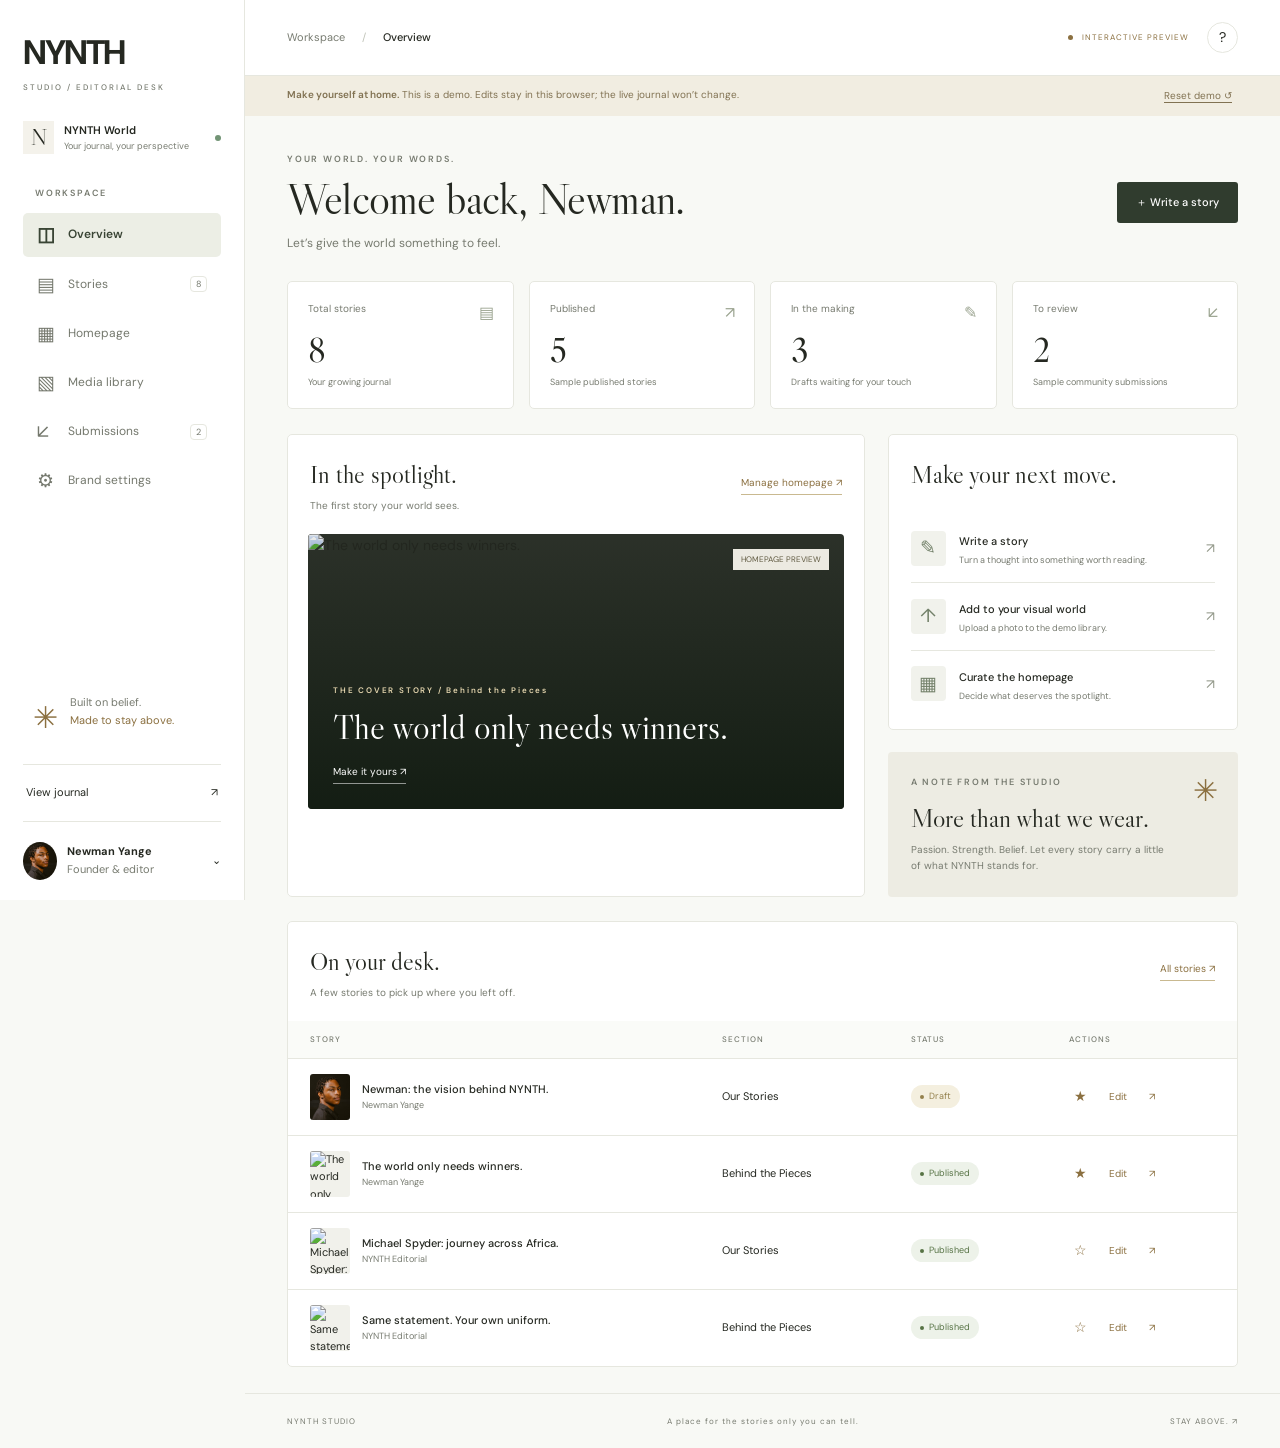
==== admin.html @ a7153009 "Add interactive NYNTH Studio admin design preview" ====
<!doctype html>
<html lang="en"><head><meta charset="utf-8"><meta name="viewport" content="width=device-width, initial-scale=1"><meta name="robots" content="noindex,nofollow"><meta name="theme-color" content="#f8f7f4"><title>NYNTH Studio — Newman's desk</title><link rel="preconnect" href="https://fonts.googleapis.com"><link rel="preconnect" href="https://fonts.gstatic.com" crossorigin><link href="https://fonts.googleapis.com/css2?family=DM+Sans:wght@400;500;600;700&family=Libre+Caslon+Display&display=swap" rel="stylesheet"><link rel="stylesheet" href="/admin.css"><link rel="stylesheet" href="/newman-portrait.css"><script src="/admin.js" defer></script></head>
<body><a class="skip" href="#content">Skip to dashboard</a>
<aside class="sidebar"><a class="wordmark" href="/admin.html">NYNTH<span>STUDIO / EDITORIAL DESK</span></a><div class="workspace"><span class="workspace-mark">N</span><div>NYNTH World<small>Your journal, your perspective</small></div><span class="online" aria-label="Demo workspace"></span></div><p class="nav-caption">WORKSPACE</p><nav aria-label="Dashboard"><button data-view="overview" class="active"><span>◫</span>Overview</button><button data-view="stories"><span>▤</span>Stories<span class="nav-count" id="story-count"></span></button><button data-view="homepage"><span>▦</span>Homepage</button><button data-view="media"><span>▧</span>Media library</button><button data-view="submissions"><span>↙</span>Submissions<span class="nav-count" id="submission-count"></span></button><button data-view="settings"><span>⚙</span>Brand settings</button></nav><div class="sidebar-bottom"><div class="little-note"><span class="spark">✳</span><p>Built on belief.<br><em>Made to stay above.</em></p></div><a class="visit" href="/" target="_blank" rel="noopener">View journal <span>↗</span></a><div class="account"><div class="account-photo newman-portrait" role="img" aria-label="Newman Yange"></div><div><strong>Newman Yange</strong><small>Founder & editor</small></div><span>⌄</span></div></div></aside>
<div class="shell"><header class="topbar"><div class="breadcrumb">Workspace <span>/</span> <strong id="page-label">Overview</strong></div><div class="top-actions"><span class="preview-pill"><i></i> INTERACTIVE PREVIEW</span><button class="icon-button" id="help" aria-label="About this preview">?</button></div></header><div class="demo-banner"><span><b>Make yourself at home.</b> This is a demo. Edits stay in this browser; the live journal won’t change.</span><button id="reset">Reset demo ↺</button></div><main id="content" tabindex="-1"></main><footer class="desk-footer"><span>NYNTH STUDIO</span><span>A place for the stories only you can tell.</span><span>STAY ABOVE. ↗</span></footer></div>
<dialog id="editor" aria-labelledby="editor-title"><div class="drawer-head"><div><span class="overline">THE EDITORIAL DESK</span><h2 id="editor-title">Edit story</h2></div><button class="icon-button" data-close="editor" aria-label="Close story editor">✕</button></div><form id="editor-form"><input type="hidden" id="story-id"><label for="story-title">Story title</label><input id="story-title" maxlength="120" required placeholder="Give your story a headline"><div class="form-row"><div><label for="story-category">Section</label><select id="story-category"><option>Our Stories</option><option>Behind the Pieces</option><option>Culture</option></select></div><div><label for="story-author">Author</label><input id="story-author" maxlength="80" required></div></div><label for="story-summary">Short introduction</label><textarea id="story-summary" rows="3" maxlength="400" placeholder="A few words to draw someone in…"></textarea><label for="story-body">The story</label><textarea id="story-body" rows="8" maxlength="12000" placeholder="Start with what matters."></textarea><label for="story-image">Cover image URL</label><input id="story-image" type="url" placeholder="https://…"><div class="cover-tools"><button type="button" class="button secondary" id="choose-cover">Upload a cover ↑</button><small>JPEG, PNG or WebP · up to 1 MB</small></div><div id="cover-preview"></div><div class="form-row"><div><label for="story-status">Status in this demo</label><select id="story-status"><option>Draft</option><option>Published</option></select></div><div class="check-field"><label><input id="story-featured" type="checkbox"> Feature on the homepage</label></div></div><p class="form-hint">Saving updates this preview only. Nothing is published to the live blog.</p><p id="editor-error" role="alert"></p><div class="drawer-actions"><button class="button secondary" type="button" data-close="editor">Cancel</button><button class="button" type="submit">Save changes ↗</button></div></form></dialog>
<dialog id="preview" aria-labelledby="preview-title"><div class="drawer-head"><span class="overline">STORY PREVIEW</span><button class="icon-button" data-close="preview" aria-label="Close preview">✕</button></div><article id="preview-body"></article></dialog>
<dialog id="notice" aria-labelledby="notice-title"><div class="drawer-head"><h2 id="notice-title">A little room to experiment.</h2><button class="icon-button" data-close="notice" aria-label="Close information">✕</button></div><div class="notice-body"><p>Try writing a story, changing an image, arranging the homepage, or reviewing a sample submission.</p><p>Everything here is a design preview. There is no login, real publishing, email delivery, or shared database. Your demo changes are saved only in this browser.</p><p>Use sample content only. Reset demo restores the starting content and removes your local uploads.</p><button class="button" data-close="notice">Let’s explore ↗</button></div></dialog>
<input type="file" id="file-input" accept="image/jpeg,image/png,image/webp" hidden><div class="toast" id="toast" role="status" aria-live="polite"></div>
</body></html>
---- admin.css ----
:root{--ink:#252821;--muted:#777b70;--gold:#8b7040;--accent:#cdb782;--line:#e6e7df;--paper:#f8f9f5;--green:#42614c;--serif:'Libre Caslon Display',Georgia,serif}*{box-sizing:border-box}body{margin:0;font:14px/1.6 'DM Sans',sans-serif;background:var(--paper);color:var(--ink)}button,input,textarea,select{font:inherit}button,a{ -webkit-tap-highlight-color:transparent}button{cursor:pointer}button,a,input,textarea,select{outline-offset:4px}button:focus-visible,a:focus-visible,input:focus-visible,textarea:focus-visible,select:focus-visible{outline:2px solid var(--gold)}a{color:inherit;text-decoration:none}button{color:inherit}h1,h2,h3,p{margin:0}h1,h2,h3{font-weight:400}h1,h2{font-family:var(--serif)}button{border:0;background:none}img{max-width:100%;display:block}small{display:block;color:var(--muted);font-size:11px}.sidebar{position:fixed;inset:0 auto 0 0;width:245px;background:#fff;border-right:1px solid var(--line);padding:36px 23px 20px;display:flex;flex-direction:column;z-index:10}.wordmark{font-weight:700;font-size:34px;letter-spacing:-2px;line-height:1}.wordmark>span{display:block;font-size:8px;font-weight:500;letter-spacing:2px;margin-top:13px;color:var(--muted)}.workspace{display:flex;align-items:center;gap:10px;padding:30px 0 24px;font-size:11px;font-weight:600}.workspace small{font-size:9px;font-weight:400}.workspace-mark{width:31px;height:33px;background:#f4f2eb;display:grid;place-items:center;font:22px var(--serif)}.online{width:6px;height:6px;border-radius:50%;background:#729475;margin-left:auto}.nav-caption,.overline{font-size:9px;font-weight:600;letter-spacing:1.8px;color:var(--muted)}.nav-caption{margin:8px 12px 13px}nav{display:grid;gap:6px}nav button{display:flex;align-items:center;gap:13px;text-align:left;padding:12px 14px;border-radius:5px;font-size:12px;color:#74786d;transition:background .2s,color .2s,transform .2s}nav button>span:first-child{font-size:19px;line-height:1;width:18px}nav button:hover{background:#f8f7f2;transform:translateX(3px)}nav button.active{background:#eceee5;color:#394434;font-weight:600}.nav-count{margin-left:auto;background:#fff;border:1px solid var(--line);border-radius:4px;padding:0 5px;font-size:9px}.sidebar-bottom{margin-top:auto}.little-note{display:flex;gap:12px;padding:22px 10px;color:var(--muted);font-size:11px}.spark{font-size:30px;color:var(--gold)}.little-note em{font-style:normal;color:var(--gold)}.visit{display:flex;justify-content:space-between;font-size:11px;border-top:1px solid var(--line);padding:19px 3px}.account{display:flex;gap:10px;align-items:center;border-top:1px solid var(--line);padding-top:20px;font-size:11px}.account>span:last-child{margin-left:auto}.account-photo{width:34px;height:38px;flex-shrink:0;border-radius:50%}.shell{margin-left:245px}.topbar{height:76px;border-bottom:1px solid var(--line);background:#fff;display:flex;align-items:center;justify-content:space-between;padding:0 42px}.breadcrumb{font-size:11px;color:var(--muted)}.breadcrumb span{margin:0 14px;color:#c1c4b9}.breadcrumb strong{font-weight:500;color:var(--ink)}.top-actions{display:flex;gap:18px;align-items:center}.preview-pill{font-size:8px;letter-spacing:1px;color:var(--gold)}.preview-pill i{display:inline-block;width:5px;height:5px;background:var(--gold);border-radius:50%;margin-right:6px}.icon-button{width:31px;height:31px;display:grid;place-items:center;border:1px solid var(--line);border-radius:50%}.demo-banner{padding:11px 42px;background:#f1ede1;display:flex;justify-content:space-between;gap:14px;font-size:10px;color:#817252}.demo-banner b{font-weight:600}.demo-banner button{white-space:nowrap;font-size:10px;text-decoration:underline;text-underline-offset:3px}main{max-width:1510px;padding:36px 42px 26px;min-height:calc(100vh - 184px)}.page-heading{display:flex;justify-content:space-between;align-items:center;gap:20px;margin-bottom:28px}.page-heading h1{font-size:44px;line-height:1.12;letter-spacing:-.8px;margin:8px 0 10px}.page-heading p{color:var(--muted);font-size:12px}.button{background:#303c2e;color:#fff;padding:12px 19px;border-radius:3px;display:inline-flex;justify-content:center;align-items:center;gap:12px;font-size:11px;font-weight:500;transition:transform .2s,background .2s,box-shadow .2s}.button:hover{background:#475742;transform:translateY(-2px);box-shadow:0 5px 15px #25322218}.button.secondary{background:#fff;color:var(--ink);border:1px solid var(--line)}.button.gold{background:#cfbb8c;color:#37301e}.text-button{font-size:10px;color:var(--gold);border-bottom:1px solid #c9b990;padding:0 0 3px;white-space:nowrap}.stats{display:grid;grid-template-columns:repeat(4,1fr);gap:15px;margin-bottom:25px}.stat{border:1px solid var(--line);background:#fff;padding:19px 20px;border-radius:5px;position:relative}.stat-label{font-size:10px;color:var(--muted)}.stat-num{font:34px/1.2 var(--serif);margin:13px 0 4px}.stat small{font-size:9px}.stat-symbol{position:absolute;right:19px;top:18px;font-size:16px;color:#9aa38f}.dashboard-grid{display:grid;grid-template-columns:minmax(0,1.65fr) minmax(250px,1fr);gap:23px}.panel{background:#fff;border:1px solid var(--line);border-radius:5px;overflow:hidden}.panel-head{padding:20px 22px;display:flex;justify-content:space-between;align-items:center;gap:15px}.panel-head h2{font-size:25px}.panel-head p{font-size:10px;color:var(--muted);margin-top:3px}.cover-card{margin:0 20px 20px;min-height:275px;border-radius:4px;position:relative;background:#2e332b;overflow:hidden;display:flex;align-items:flex-end}.cover-card>img{position:absolute;width:100%;height:100%;object-fit:cover;inset:0}.cover-card:after{content:'';position:absolute;inset:0;background:linear-gradient(0deg,#111b11e8,transparent 110%)}.cover-content{position:relative;z-index:1;color:#fff;padding:25px;max-width:90%}.cover-content h3{font:35px/1.08 var(--serif);margin:11px 0 13px}.cover-content .overline{color:#e5d6af;font-size:8px}.cover-tag{position:absolute;right:15px;top:15px;background:#fffdf4e8;color:#615b42;font-size:8px;padding:4px 8px;z-index:1}.cover-content button{font-size:10px;color:#fff;border-bottom:1px solid #fff8;padding:0 0 3px}.quick-list{padding:0 22px 12px}.quick-item{width:100%;display:flex;gap:13px;align-items:center;text-align:left;padding:14px 0;border-bottom:1px solid var(--line)}.quick-item:last-child{border-bottom:0}.quick-icon{width:35px;height:35px;background:#f1f2ec;display:grid;place-items:center;font-size:19px;color:#73816a;border-radius:4px;flex-shrink:0}.quick-item strong{font-size:11px;font-weight:500}.quick-item small{font-size:9px;margin-top:2px}.quick-item>span:last-child{margin-left:auto;color:#929889;transition:transform .2s}.quick-item:hover>span:last-child{transform:translateX(4px)}.journal-note{margin-top:22px;background:#edece3;padding:23px;border-radius:4px;position:relative}.journal-note h3{font:26px var(--serif);margin:12px 0 8px}.journal-note p{font-size:10px;color:var(--muted);max-width:260px}.journal-note .spark{position:absolute;right:20px;top:15px}.recent{margin-top:24px}.table-wrap{overflow:auto}table{border-collapse:collapse;width:100%;font-size:11px}th{text-align:left;font-size:8px;letter-spacing:1.1px;font-weight:500;color:var(--muted);background:#fafbf8;padding:12px 22px;white-space:nowrap}td{padding:15px 22px;border-top:1px solid var(--line)}.table-story{display:flex;gap:12px;align-items:center;min-width:200px}.thumb{height:46px;width:40px;object-fit:cover;background:#f1f1eb;border-radius:3px;flex-shrink:0}.thumb.newman-portrait{height:46px;width:40px}.table-story strong{display:block;font-size:11px;font-weight:500}.table-story small{font-size:9px}.badge{display:inline-flex;font-size:9px;align-items:center;gap:5px;border-radius:20px;padding:4px 9px;background:#edf2e9;color:#577345;white-space:nowrap}.badge:before{content:'';height:4px;width:4px;border-radius:50%;background:currentColor}.badge.draft{background:#f4efdf;color:#94814d}.badge.review{background:#edf0f7;color:#687591}.row-actions{display:flex;gap:12px;align-items:center}.row-actions button{font-size:10px;color:var(--gold);padding:5px}.star{font-size:14px!important}.desk-footer{display:flex;justify-content:space-between;gap:15px;padding:21px 42px;border-top:1px solid var(--line);font-size:8px;letter-spacing:1px;color:var(--muted)}.toolbar{display:flex;justify-content:space-between;gap:15px;margin-bottom:20px;flex-wrap:wrap}.search{background:#fff;border:1px solid var(--line);padding:10px 14px;border-radius:4px;width:300px;max-width:100%;font-size:11px}.tabs{display:flex;gap:6px;flex-wrap:wrap}.tabs button{font-size:10px;border:1px solid var(--line);padding:8px 14px;border-radius:4px;background:#fff}.tabs button.active{background:#303c2e;color:#fff;border-color:#303c2e}.empty{padding:45px;text-align:center;color:var(--muted);font-size:12px}.section-list{display:grid;gap:13px}.section-row{display:flex;align-items:center;gap:18px;padding:20px;background:#fff;border:1px solid var(--line);border-radius:4px}.section-number{font:27px var(--serif);color:#a7ab9f;width:32px}.section-info{flex:1}.section-info h3{font:23px var(--serif)}.section-info p{font-size:10px;color:var(--muted)}.section-controls{display:flex;gap:8px;align-items:center}.small-btn{padding:6px 10px;border:1px solid var(--line);border-radius:3px;font-size:12px;background:#fff}.small-btn:disabled{opacity:.3;cursor:default}.homepage-layout{display:grid;grid-template-columns:1.2fr 1fr;gap:24px}.mini-page{padding:25px;background:#fff;border:1px solid var(--line)}.mini-brand{font-size:13px;letter-spacing:1.2px;text-align:center;border-bottom:1px solid var(--line);padding-bottom:15px}.mini-heading{text-align:center;font:30px var(--serif);padding:23px 0}.mini-section{border-top:1px solid var(--line);padding:14px 0}.mini-section h3{font:20px var(--serif);margin-bottom:10px}.mini-cards{display:grid;grid-template-columns:repeat(3,1fr);gap:9px}.mini-cards img,.mini-cards .newman-portrait{width:100%;height:90px;object-fit:cover;background-color:#f1f0e9}.mini-cards span{font-size:8px;line-height:1.3;display:block;margin-top:6px}.media-grid{display:grid;grid-template-columns:repeat(4,1fr);gap:20px}.media-card{border:1px solid var(--line);border-radius:5px;background:#fff;overflow:hidden}.media-picture{height:220px;background:#efefea;overflow:hidden}.media-picture img{width:100%;height:100%;object-fit:cover}.media-picture.newman-portrait{background-color:#efefea}.media-meta{padding:15px}.media-meta strong{font-size:11px;font-weight:500;display:block}.media-meta small{font-size:9px;margin:4px 0 12px}.submission{display:grid;grid-template-columns:1fr auto;gap:20px;border-top:1px solid var(--line);padding:25px}.submission h3{font:26px var(--serif);margin:10px 0}.submission p{font-size:12px;color:var(--muted);max-width:600px}.submission-actions{display:flex;align-items:center;gap:10px;flex-wrap:wrap}.settings-form{max-width:680px;padding:25px}.settings-form h2{font-size:26px;margin-bottom:15px}label{display:block;font-size:11px;font-weight:500;margin:19px 0 7px}input:not([type=checkbox]),textarea,select{width:100%;border:1px solid #dfe2d7;background:#fff;border-radius:3px;color:var(--ink);padding:11px 12px;font-size:12px}textarea{resize:vertical}input[type=checkbox]{accent-color:#526547}.form-row{display:grid;grid-template-columns:1fr 1fr;gap:18px}.check-field{display:flex;align-items:center;padding-top:22px}.check-field label{font-size:11px}.form-hint{font-size:10px;color:var(--muted);margin:18px 0}.settings-form .button{margin-top:18px}.saved-label{font-size:10px;color:var(--green)}dialog{border:0;box-shadow:0 20px 80px #12220f30;padding:0;color:var(--ink);background:#fff;max-height:100dvh}dialog::backdrop{background:#20291c77;backdrop-filter:blur(4px)}dialog[open]{animation:drawer-in .35s cubic-bezier(.2,.7,.2,1)}#editor{position:fixed;margin:0 0 0 auto;inset:0;width:min(600px,100%);height:100dvh;max-width:100%}#editor-form{padding:0 30px 25px}.drawer-head{display:flex;justify-content:space-between;align-items:center;gap:20px;padding:25px 30px;border-bottom:1px solid var(--line);background:#fff}.drawer-head h2{font-size:30px;margin-top:4px}.drawer-head .icon-button{flex-shrink:0}.drawer-actions{display:flex;justify-content:flex-end;gap:12px;padding-top:20px;margin-top:20px;border-top:1px solid var(--line)}.cover-tools{display:flex;gap:12px;align-items:center;margin:13px 0}.cover-tools small{font-size:9px}#cover-preview img,#cover-preview .newman-portrait{width:100%;height:180px;object-fit:contain;background-color:#f4f4ef}#editor-error{font-size:12px;color:#a2382a}#preview{width:min(780px,95%);border-radius:5px;max-height:90dvh}#preview-body{padding:30px 50px}#preview-body h1{font-size:48px;line-height:1.1;margin:12px 0 20px}#preview-body img,#preview-body .newman-portrait{width:100%;height:auto;max-height:500px;object-fit:contain;margin:25px 0;background-color:#f5f5ef}#preview-body .newman-portrait{height:450px}#preview-body p{white-space:pre-wrap;font-size:14px;margin:20px 0;line-height:1.9}#preview-body .preview-summary{font-size:17px;color:var(--muted)}#notice{width:min(500px,92%);border-radius:5px}.notice-body{padding:25px 30px}.notice-body p{font-size:13px;color:var(--muted);margin-bottom:18px}.toast{position:fixed;bottom:25px;left:calc(50% + 100px);transform:translate(-50%,20px);opacity:0;pointer-events:none;background:#303c2e;color:#fff;padding:14px 24px;border-radius:5px;box-shadow:0 10px 30px #0002;font-size:12px;z-index:50;transition:opacity .25s,transform .25s;max-width:85vw}.toast.show{opacity:1;transform:translate(-50%,0)}.skip{position:fixed;top:-100px;z-index:60;background:#fff;padding:12px}.skip:focus{top:0}.reveal{animation:rise-in .5s both;animation-delay:calc(var(--i,0)*60ms)}@keyframes rise-in{from{opacity:0;transform:translateY(14px)}to{opacity:1;transform:translateY(0)}}@keyframes drawer-in{from{opacity:0;transform:translateX(30px)}to{opacity:1;transform:translateX(0)}}@media(min-width:1600px){main{padding-top:45px}.cover-card{min-height:340px}.media-picture{height:280px}}@media(max-width:1150px){.sidebar{width:205px;padding-left:17px;padding-right:17px}.shell{margin-left:205px}main{padding:28px 25px}.topbar,.demo-banner,.desk-footer{padding-left:25px;padding-right:25px}.dashboard-grid{grid-template-columns:1.4fr 1fr;gap:16px}.stats{gap:10px}.stat{padding:15px}.media-grid{grid-template-columns:repeat(3,1fr)}td,th{padding-left:15px;padding-right:15px}.page-heading h1{font-size:39px}}@media(max-width:850px){.sidebar{width:175px;padding:25px 12px}.shell{margin-left:175px}.workspace small{display:none}.wordmark{font-size:30px}.wordmark>span{font-size:7px;letter-spacing:1px}nav button{font-size:11px;padding:10px;gap:9px}.dashboard-grid,.homepage-layout{grid-template-columns:1fr}.dashboard-grid>div:last-child{display:grid;grid-template-columns:1fr 1fr;gap:15px}.journal-note{margin-top:0}.stats{grid-template-columns:repeat(2,1fr)}.media-grid{grid-template-columns:repeat(2,1fr)}.demo-banner{font-size:9px}.page-heading h1{font-size:35px}.desk-footer span:nth-child(2){display:none}.submission{grid-template-columns:1fr}.toast{left:50%}}@media(max-width:600px){.sidebar{position:relative;width:100%;padding:18px 18px 0;border-right:0;border-bottom:1px solid var(--line)}.wordmark{font-size:27px}.wordmark>span{display:inline-block;margin:0 0 0 14px;letter-spacing:1.4px}.workspace,.nav-caption,.sidebar-bottom{display:none}nav{display:flex;overflow-x:auto;gap:6px;padding:18px 0 13px}nav button{flex-shrink:0;padding:9px 12px;font-size:10px}nav button>span:first-child{font-size:15px;width:auto}.nav-count{display:none}.shell{margin-left:0}.topbar{height:52px;padding:0 18px}.demo-banner{padding:10px 18px;align-items:center}.preview-pill{font-size:7px}.top-actions{gap:10px}.icon-button{width:28px;height:28px}main{padding:26px 18px}.page-heading{align-items:flex-start;gap:10px}.page-heading h1{font-size:34px}.page-heading .button{padding:10px 12px;font-size:10px;white-space:nowrap;margin-top:20px}.page-heading p{font-size:11px}.stats{gap:10px}.stat-num{font-size:32px}.dashboard-grid>div:last-child{display:block}.journal-note{margin-top:15px}.cover-card{min-height:270px;margin:0 14px 14px}.cover-content h3{font-size:32px}.panel-head{padding:17px}.panel-head h2{font-size:23px}.media-grid{gap:12px}.media-picture{height:180px}.toolbar input{width:100%}.section-row{padding:15px;gap:10px}.section-info h3{font-size:20px}.section-controls{gap:4px}.small-btn{padding:5px 8px}.desk-footer{padding:20px 18px}.form-row{grid-template-columns:1fr;gap:0}.check-field{padding-top:0}#editor-form{padding:0 20px 20px}.drawer-head{padding:20px}#preview-body{padding:25px}#preview-body h1{font-size:36px}.submission{padding:20px}.settings-form{padding:20px}}@media(prefers-reduced-motion:reduce){*,*:before,*:after{animation:none!important;transition:none!important;scroll-behavior:auto!important}}
---- newman-portrait.css ----
/* Original supplied screenshot, framed to show only Newman's portrait. */
.newman-portrait,.story-tile .cover.newman-portrait{background-image:url("[data-uri]");background-repeat:no-repeat;background-size:auto 287%;background-position:50% 29.3%;background-color:#171813;padding:0!important}.story-banner.newman-portrait{display:block;width:min(650px,90%);height:auto;aspect-ratio:1;margin:0 auto;background-size:auto 287%}

/* Wide story cards need a width-based crop to keep the screenshot edges outside the frame. */
.story-tile .cover.newman-portrait,.story-tile .cover>.newman-portrait{width:100%;height:100%;background-size:132% auto;background-position:50% 32%;background-repeat:no-repeat}
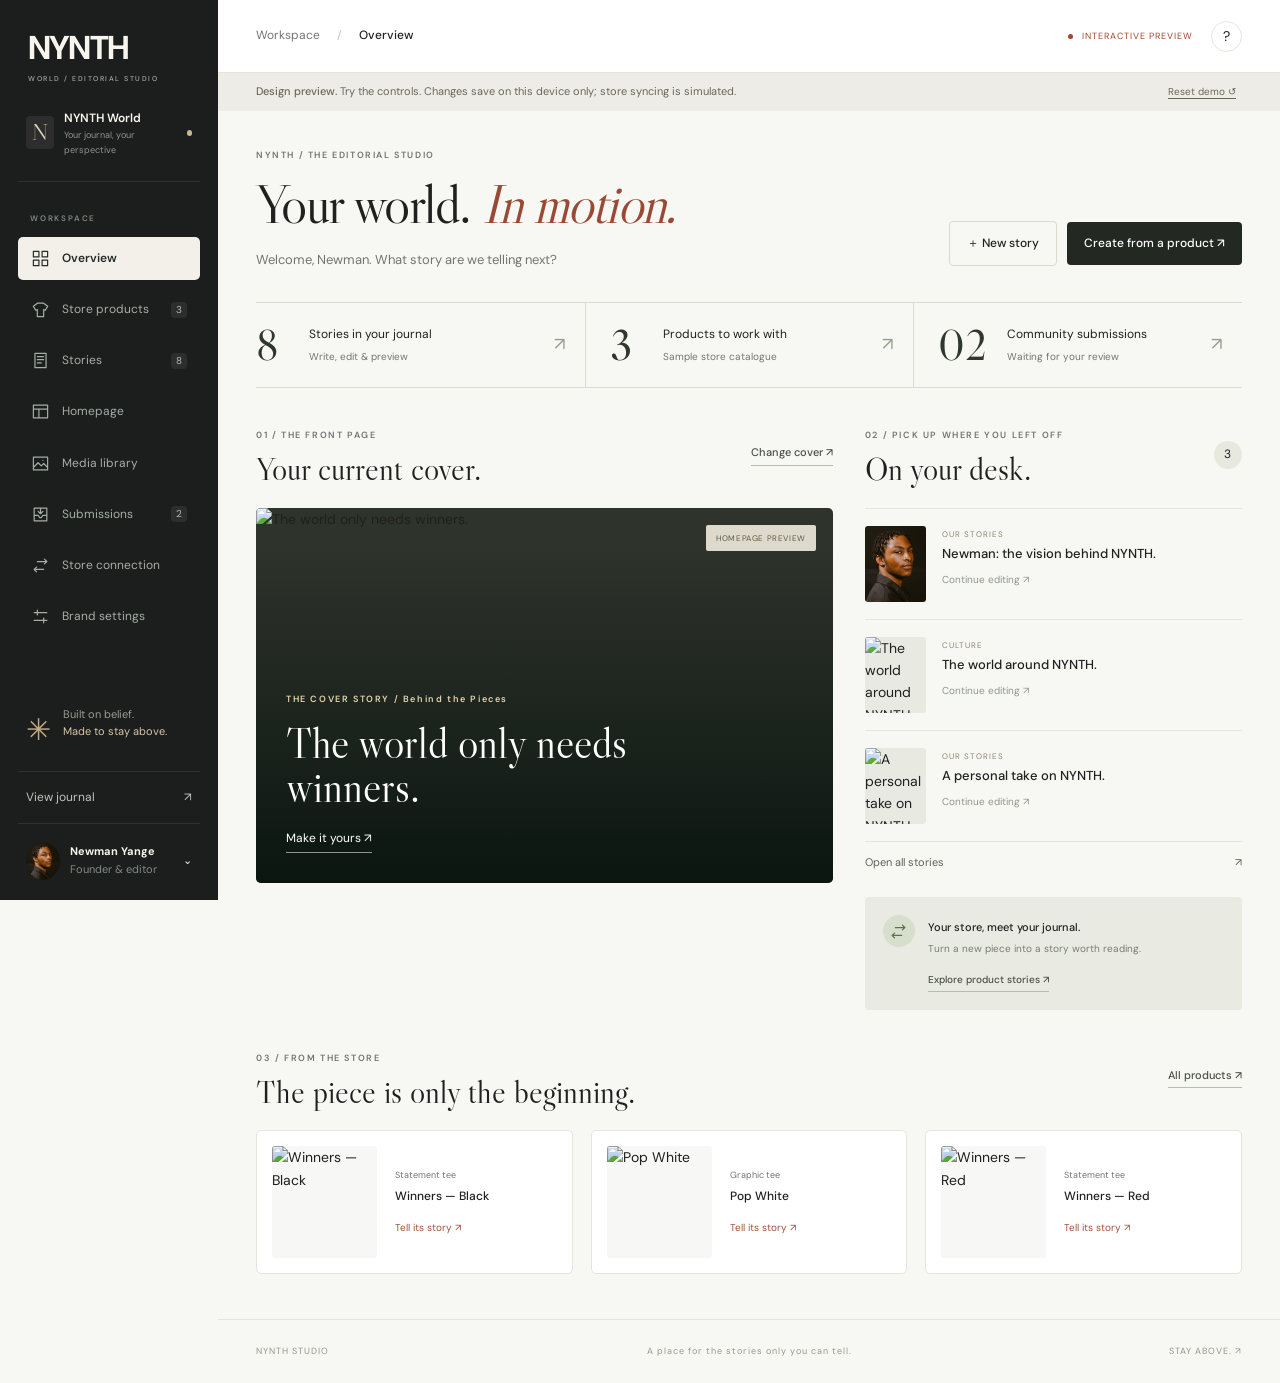
==== commit ff077f8e: "Connect journal navigation to redesigned product-story dashboard" ====
--- a/admin.html
+++ b/admin.html
@@ -1,10 +1,10 @@
 <!doctype html>
-<html lang="en"><head><meta charset="utf-8"><meta name="viewport" content="width=device-width, initial-scale=1"><meta name="robots" content="noindex,nofollow"><meta name="theme-color" content="#f8f7f4"><title>NYNTH Studio — Newman's desk</title><link rel="preconnect" href="https://fonts.googleapis.com"><link rel="preconnect" href="https://fonts.gstatic.com" crossorigin><link href="https://fonts.googleapis.com/css2?family=DM+Sans:wght@400;500;600;700&family=Libre+Caslon+Display&display=swap" rel="stylesheet"><link rel="stylesheet" href="/admin.css"><link rel="stylesheet" href="/newman-portrait.css"><script src="/admin.js" defer></script></head>
+<html lang="en"><head><meta charset="utf-8"><meta name="viewport" content="width=device-width, initial-scale=1"><meta name="robots" content="noindex,nofollow"><meta name="theme-color" content="#f8f7f4"><title>NYNTH Studio — Newman's desk</title><link rel="preconnect" href="https://fonts.googleapis.com"><link rel="preconnect" href="https://fonts.gstatic.com" crossorigin><link href="https://fonts.googleapis.com/css2?family=DM+Sans:wght@400;500;600;700&family=Libre+Caslon+Display&display=swap" rel="stylesheet"><link rel="stylesheet" href="/admin.css"><link rel="stylesheet" href="/admin-v2.css"><link rel="stylesheet" href="/newman-portrait.css"><script src="/admin.js" defer></script></head>
 <body><a class="skip" href="#content">Skip to dashboard</a>
-<aside class="sidebar"><a class="wordmark" href="/admin.html">NYNTH<span>STUDIO / EDITORIAL DESK</span></a><div class="workspace"><span class="workspace-mark">N</span><div>NYNTH World<small>Your journal, your perspective</small></div><span class="online" aria-label="Demo workspace"></span></div><p class="nav-caption">WORKSPACE</p><nav aria-label="Dashboard"><button data-view="overview" class="active"><span>◫</span>Overview</button><button data-view="stories"><span>▤</span>Stories<span class="nav-count" id="story-count"></span></button><button data-view="homepage"><span>▦</span>Homepage</button><button data-view="media"><span>▧</span>Media library</button><button data-view="submissions"><span>↙</span>Submissions<span class="nav-count" id="submission-count"></span></button><button data-view="settings"><span>⚙</span>Brand settings</button></nav><div class="sidebar-bottom"><div class="little-note"><span class="spark">✳</span><p>Built on belief.<br><em>Made to stay above.</em></p></div><a class="visit" href="/" target="_blank" rel="noopener">View journal <span>↗</span></a><div class="account"><div class="account-photo newman-portrait" role="img" aria-label="Newman Yange"></div><div><strong>Newman Yange</strong><small>Founder & editor</small></div><span>⌄</span></div></div></aside>
-<div class="shell"><header class="topbar"><div class="breadcrumb">Workspace <span>/</span> <strong id="page-label">Overview</strong></div><div class="top-actions"><span class="preview-pill"><i></i> INTERACTIVE PREVIEW</span><button class="icon-button" id="help" aria-label="About this preview">?</button></div></header><div class="demo-banner"><span><b>Make yourself at home.</b> This is a demo. Edits stay in this browser; the live journal won’t change.</span><button id="reset">Reset demo ↺</button></div><main id="content" tabindex="-1"></main><footer class="desk-footer"><span>NYNTH STUDIO</span><span>A place for the stories only you can tell.</span><span>STAY ABOVE. ↗</span></footer></div>
-<dialog id="editor" aria-labelledby="editor-title"><div class="drawer-head"><div><span class="overline">THE EDITORIAL DESK</span><h2 id="editor-title">Edit story</h2></div><button class="icon-button" data-close="editor" aria-label="Close story editor">✕</button></div><form id="editor-form"><input type="hidden" id="story-id"><label for="story-title">Story title</label><input id="story-title" maxlength="120" required placeholder="Give your story a headline"><div class="form-row"><div><label for="story-category">Section</label><select id="story-category"><option>Our Stories</option><option>Behind the Pieces</option><option>Culture</option></select></div><div><label for="story-author">Author</label><input id="story-author" maxlength="80" required></div></div><label for="story-summary">Short introduction</label><textarea id="story-summary" rows="3" maxlength="400" placeholder="A few words to draw someone in…"></textarea><label for="story-body">The story</label><textarea id="story-body" rows="8" maxlength="12000" placeholder="Start with what matters."></textarea><label for="story-image">Cover image URL</label><input id="story-image" type="url" placeholder="https://…"><div class="cover-tools"><button type="button" class="button secondary" id="choose-cover">Upload a cover ↑</button><small>JPEG, PNG or WebP · up to 1 MB</small></div><div id="cover-preview"></div><div class="form-row"><div><label for="story-status">Status in this demo</label><select id="story-status"><option>Draft</option><option>Published</option></select></div><div class="check-field"><label><input id="story-featured" type="checkbox"> Feature on the homepage</label></div></div><p class="form-hint">Saving updates this preview only. Nothing is published to the live blog.</p><p id="editor-error" role="alert"></p><div class="drawer-actions"><button class="button secondary" type="button" data-close="editor">Cancel</button><button class="button" type="submit">Save changes ↗</button></div></form></dialog>
+<aside class="sidebar"><a class="wordmark" href="/admin.html">NYNTH<span>WORLD / EDITORIAL STUDIO</span></a><div class="workspace"><span class="workspace-mark">N</span><div>NYNTH World<small>Your journal, your perspective</small></div><span class="online" aria-label="Demo workspace"></span></div><p class="nav-caption">WORKSPACE</p><nav aria-label="Dashboard"><button data-view="overview" class="active"><span>◫</span>Overview</button><button data-view="products"><span>▧</span>Store products<span class="nav-count" id="product-count">3</span></button><button data-view="stories"><span>▤</span>Stories<span class="nav-count" id="story-count"></span></button><button data-view="homepage"><span>▦</span>Homepage</button><button data-view="media"><span>▧</span>Media library</button><button data-view="submissions"><span>↙</span>Submissions<span class="nav-count" id="submission-count"></span></button><button data-view="connection"><span>⇄</span>Store connection</button><button data-view="settings"><span>⚙</span>Brand settings</button></nav><div class="sidebar-bottom"><div class="little-note"><span class="spark">✳</span><p>Built on belief.<br><em>Made to stay above.</em></p></div><a class="visit" href="/" target="_blank" rel="noopener">View journal <span>↗</span></a><div class="account"><div class="account-photo newman-portrait" role="img" aria-label="Newman Yange"></div><div><strong>Newman Yange</strong><small>Founder & editor</small></div><span>⌄</span></div></div></aside>
+<div class="shell"><header class="topbar"><div class="breadcrumb">Workspace <span>/</span> <strong id="page-label">Overview</strong></div><div class="top-actions"><span class="preview-pill"><i></i> INTERACTIVE PREVIEW</span><button class="icon-button" id="help" aria-label="About this preview">?</button></div></header><div class="demo-banner"><span><b>Design preview.</b> Try the controls. Changes save on this device only; store syncing is simulated.</span><button id="reset">Reset demo ↺</button></div><main id="content" tabindex="-1"></main><footer class="desk-footer"><span>NYNTH STUDIO</span><span>A place for the stories only you can tell.</span><span>STAY ABOVE. ↗</span></footer></div>
+<dialog id="editor" aria-labelledby="editor-title"><div class="drawer-head"><div><span class="overline">THE EDITORIAL DESK</span><h2 id="editor-title">Edit story</h2></div><button class="icon-button" data-close="editor" aria-label="Close story editor">✕</button></div><form id="editor-form"><input type="hidden" id="story-id"><label for="story-title">Story title</label><input id="story-title" maxlength="120" required placeholder="Give your story a headline"><div class="form-row"><div><label for="story-category">Section</label><select id="story-category"><option>Our Stories</option><option>Behind the Pieces</option><option>Culture</option></select></div><div><label for="story-author">Author</label><input id="story-author" maxlength="80" required></div></div><label for="story-summary">Short introduction</label><textarea id="story-summary" rows="3" maxlength="400" placeholder="A few words to draw someone in…"></textarea><label for="story-body">The story</label><textarea id="story-body" rows="8" maxlength="12000" placeholder="Start with what matters."></textarea><label for="story-image">Cover image URL</label><input id="story-image" type="url" placeholder="https://…"><div class="cover-tools"><button type="button" class="button secondary" id="choose-cover">Upload a cover ↑</button><small>JPEG, PNG or WebP · up to 1 MB</small></div><div id="cover-preview"></div><div class="linked-product-field"><label for="story-product">Link a store product</label><select id="story-product"><option value="">No product attached</option></select><p class="form-hint">Adds a shop link to the story preview. Checkout stays on the main store.</p></div><div class="form-row"><div><label for="story-status">Status in this demo</label><select id="story-status"><option>Draft</option><option>Published</option></select></div><div class="check-field"><label><input id="story-featured" type="checkbox"> Feature on the homepage</label></div></div><p class="form-hint">Saving updates this preview only. Nothing is published to the live blog.</p><p id="editor-error" role="alert"></p><div class="drawer-actions"><button class="button secondary" type="button" data-close="editor">Cancel</button><button class="button" type="submit">Save changes ↗</button></div></form></dialog>
 <dialog id="preview" aria-labelledby="preview-title"><div class="drawer-head"><span class="overline">STORY PREVIEW</span><button class="icon-button" data-close="preview" aria-label="Close preview">✕</button></div><article id="preview-body"></article></dialog>
-<dialog id="notice" aria-labelledby="notice-title"><div class="drawer-head"><h2 id="notice-title">A little room to experiment.</h2><button class="icon-button" data-close="notice" aria-label="Close information">✕</button></div><div class="notice-body"><p>Try writing a story, changing an image, arranging the homepage, or reviewing a sample submission.</p><p>Everything here is a design preview. There is no login, real publishing, email delivery, or shared database. Your demo changes are saved only in this browser.</p><p>Use sample content only. Reset demo restores the starting content and removes your local uploads.</p><button class="button" data-close="notice">Let’s explore ↗</button></div></dialog>
+<dialog id="notice" aria-labelledby="notice-title"><div class="drawer-head"><h2 id="notice-title">A little room to experiment.</h2><button class="icon-button" data-close="notice" aria-label="Close information">✕</button></div><div class="notice-body"><p>Start in Store products: choose a piece, add your own story, and preview the shop link. You can also write independent stories, arrange the homepage, or review sample submissions.</p><p>Everything here is a design preview. There is no login, real store sync, live publishing, email delivery, or shared database. Your demo changes are saved only in this browser.</p><p>Use sample content only. Reset demo restores the starting content and removes your local uploads.</p><button class="button" data-close="notice">Let’s explore ↗</button></div></dialog>
 <input type="file" id="file-input" accept="image/jpeg,image/png,image/webp" hidden><div class="toast" id="toast" role="status" aria-live="polite"></div>
 </body></html>
--- a/admin-v2.css
+++ b/admin-v2.css
@@ -0,0 +1,7 @@
+/* Studio 02: product-led editorial workspace. */
+:root{--ink:#202020;--muted:#747474;--gold:#a24630;--accent:#d4a897;--line:#e5e4df;--paper:#f7f7f4;--green:#414b3f}body{font-size:14px}.sidebar{width:218px;padding:31px 18px 20px;background:#1c1e1d;color:#f7f5ee;border-right:0}.wordmark{font-size:33px;letter-spacing:-1.8px;padding-left:10px}.wordmark>span{color:#a7aaa2;font-size:7px;letter-spacing:1.5px;margin-top:11px}.workspace{padding:27px 8px 24px;font-size:12px;border-bottom:1px solid #ffffff15;margin-bottom:22px}.workspace-mark{background:#ffffff12;color:#e0d5c0;border-radius:4px}.workspace small{font-size:9px;color:#8e958c}.online{background:#c6b897}.nav-caption{font-size:8px;color:#7e887e;margin-bottom:12px}.sidebar nav{gap:8px}.sidebar nav button{padding:12px 13px;color:#a5ada6;font-size:12px;gap:12px;border-radius:5px}.sidebar nav button.active{background:#f2f0e8;color:#252c26}.sidebar nav button:hover:not(.active){background:#ffffff0b;color:#fff}.sidebar nav button>span:first-child{width:19px;height:19px;display:flex}.nav-count{border:0;background:#ffffff12;font-size:10px;color:#b3bdb3}.active .nav-count{background:#dedfd6;color:#3a443a}.sidebar-bottom{padding-top:20px}.little-note{font-size:11px;gap:12px;color:#979d92;padding:17px 8px}.little-note .spark{color:#c3aa84}.little-note em{color:#d8c5a7}.visit{border-color:#ffffff15;color:#bfc4bb;font-size:12px;padding:16px 8px}.account{border-color:#ffffff15;padding:18px 8px 0}.account small{color:#818b80}.shell{margin-left:218px}.topbar{height:73px;padding:0 38px}.breadcrumb{font-size:12px}.preview-pill{font-size:9px}.demo-banner{background:#edece6;color:#6c6759;font-size:11px;padding:10px 38px}.demo-banner b{font-weight:500}.demo-banner button{font-size:10px}main{max-width:1500px;padding:37px 38px 45px;margin:auto}.page-heading{margin-bottom:28px;align-items:flex-end}.page-heading h1{font-size:clamp(40px,4.3vw,66px);line-height:1.01;letter-spacing:-1.6px;margin:15px 0 17px}.page-heading h1 em{font-style:italic;color:#9a4935}.page-heading p{font-size:13px;max-width:580px}.overline{font-size:9px;font-weight:600;letter-spacing:1.6px}.heading-actions{display:flex;gap:10px;align-items:center;padding-bottom:5px}.button{background:#242823;font-size:12px;padding:12px 17px;border-radius:4px;gap:10px}.button:hover{background:#444d42}.button.secondary{background:transparent;border-color:#d9dbd1}.button.secondary:hover{background:#eeeee7}.text-button{font-size:11px;color:#4a5046;border-color:#b6bcaf;font-weight:500}.studio-stats{display:grid;grid-template-columns:repeat(3,1fr);border-top:1px solid #d9ddd1;border-bottom:1px solid #d9ddd1;margin:31px 0 34px}.studio-stats button{padding:22px 20px 22px 0;display:flex;align-items:center;gap:20px;text-align:left}.studio-stats button+button{padding-left:24px;border-left:1px solid #d9ddd1}.stat-digit{font:43px/.9 var(--serif);color:#2f382c;min-width:33px}.studio-stats button>span:nth-child(2){font-size:12px}.studio-stats small{font-size:10px;margin-top:5px}.studio-stats button>span:last-child{margin-left:auto;font-size:18px;color:#949e8c}.studio-stats button:hover{background:#eeefe8}.studio-overview{display:grid;grid-template-columns:minmax(0,1.3fr) minmax(290px,.85fr);gap:32px}.block-heading{display:flex;justify-content:space-between;align-items:center;gap:15px;margin-bottom:20px}.block-heading h2{font-size:32px;line-height:1.1;margin-top:8px}.spotlight .cover-card{margin:0;min-height:375px;border-radius:5px}.cover-card{margin:0 20px 20px}.cover-card>img{object-position:center}.cover-card:after{background:linear-gradient(0deg,#09140ff0,transparent 90%)}.cover-content{padding:30px;max-width:95%}.cover-content h3{font-size:43px;line-height:1.02;margin:14px 0 18px;max-width:370px}.cover-content button{font-size:12px}.cover-content .overline{font-size:9px}.cover-tag{font-size:8px;letter-spacing:.6px;padding:7px 10px;top:17px;right:17px;background:#efeadce8;border-radius:2px}.count-dot{background:#e7e9df;border-radius:50%;height:28px;width:28px;font-size:12px;display:grid;place-items:center}.draft-list{border-top:1px solid var(--line)}.draft-item{display:flex;width:100%;gap:16px;padding:17px 0;text-align:left;border-bottom:1px solid var(--line)}.draft-thumb{width:61px;height:76px;object-fit:cover;flex-shrink:0;border-radius:3px;background:#e8e9e1}.draft-item>span{display:block;padding-top:2px}.draft-item small{font-size:8px;text-transform:uppercase;letter-spacing:1px;color:#8d8570;margin-bottom:5px}.draft-item strong{font-size:13px;line-height:1.4;display:block;font-weight:500;max-width:230px}.draft-caption{font-size:10px;color:#90978a;display:block;margin-top:8px}.draft-item:hover .draft-caption{color:#98503a}.all-stories{display:flex;justify-content:space-between;width:100%;font-size:11px;padding:12px 0;color:#5c6456}.store-nudge{margin-top:14px;display:flex;gap:13px;background:#e9ebe2;border-radius:4px;padding:18px}.connection-symbol{height:32px;width:32px;display:grid;place-items:center;border-radius:50%;background:#d7decc;flex-shrink:0;color:#5d7151}.store-nudge strong{font-size:11px;font-weight:500}.store-nudge p{font-size:10px;color:#777e6f;margin:3px 0 10px}.store-nudge .text-button{font-size:10px}.product-shelf{margin-top:35px}.shelf-grid{display:grid;grid-template-columns:repeat(3,1fr);gap:18px}.shelf-product{display:flex;gap:18px;align-items:center;text-align:left;padding:15px;border:1px solid var(--line);border-radius:5px;background:#fff;transition:border-color .2s,transform .2s}.shelf-product:hover{border-color:#b9bcae;transform:translateY(-3px)}.shelf-image{width:105px;height:112px;flex-shrink:0;background:#f7f7f5;overflow:hidden;border-radius:3px}.shelf-image img{width:100%;height:100%;object-fit:contain;mix-blend-mode:multiply}.shelf-product small{font-size:9px;margin-bottom:6px}.shelf-product strong{font-size:12px;display:block;font-weight:500;line-height:1.4}.shelf-product span{display:block;font-size:10px;color:#a05038;margin-top:15px}.store-status{display:flex;align-items:center;justify-content:space-between;gap:16px;background:#fff;border:1px solid var(--line);border-radius:5px;padding:18px 20px;margin-top:25px}.store-status>div{display:flex;align-items:center;gap:11px;flex-wrap:wrap}.store-status strong{font-size:12px;font-weight:500}.status-label{font-size:8px;letter-spacing:.6px;border:1px solid #e4dfd3;color:#9c855b;padding:4px 7px;border-radius:3px}.status-light{width:6px;height:6px;border-radius:50%;background:#ba9c5d}.product-workflow{display:flex;align-items:center;gap:24px;padding:25px 0 24px;color:#8a8c82}.product-workflow span{font-size:11px}.product-workflow b{font-size:9px;font-weight:500;background:#e9ebe2;color:#687660;padding:5px 7px;border-radius:50%;margin-right:8px}.product-workflow i{font-style:normal;font-size:14px;color:#bfc3b6}.store-grid{display:grid;grid-template-columns:repeat(3,minmax(0,1fr));gap:23px}.store-product{background:#fff;border:1px solid var(--line);border-radius:5px;overflow:hidden;transition:box-shadow .25s,transform .25s}.store-product:hover{transform:translateY(-4px);box-shadow:0 12px 30px #1c26100b}.store-product-image{height:285px;position:relative;background:#f2f3ef;padding:24px}.store-product-image img{width:100%;height:100%;object-fit:contain;mix-blend-mode:multiply}.product-label{position:absolute;left:15px;top:14px;font-size:7px;letter-spacing:1px;color:#7d8075;background:#ffffffc9;padding:5px 8px;border-radius:2px}.store-product-info{padding:24px}.store-product-info .overline{font-size:8px;color:#a06e51}.store-product-info h2{font-size:33px;line-height:1.1;margin:10px 0 12px}.store-product-info p{font-size:12px;line-height:1.7;color:var(--muted);min-height:61px}.product-meta{display:flex;justify-content:space-between;gap:12px;padding:15px 0;margin:6px 0 14px;border-top:1px solid var(--line);border-bottom:1px solid var(--line);font-size:9px;color:#737b6d}.store-product-info .button{width:100%;font-size:11px;padding:12px}.product-store-link{display:block;text-align:center;font-size:10px;color:#72776c;margin-top:15px;text-decoration:underline;text-underline-offset:3px}.editorial-note{display:flex;gap:18px;align-items:center;border-top:1px solid var(--line);padding:26px 0;margin-top:30px}.editorial-note>span{font:35px var(--serif);color:#ac8963}.editorial-note p{font-size:12px;color:var(--muted)}.editorial-note strong{font-weight:500;color:#464c40}.connection-card{background:#fff;border:1px solid var(--line);border-radius:6px}.connection-top{display:flex;justify-content:space-between;align-items:center;padding:30px;border-bottom:1px solid var(--line);gap:20px}.connection-top h2{font-size:36px;line-height:1.1;margin:10px 0}.connection-top a{font-size:12px;text-decoration:underline;text-underline-offset:4px;color:#7c826f}.connection-badge{font-size:10px;padding:8px 12px;background:#f4f0e5;color:#907b50;border-radius:20px}.connection-flow{display:grid;grid-template-columns:repeat(3,1fr);gap:25px;padding:30px}.flow-step{font:32px var(--serif);color:#aab59e}.connection-flow h3{font-size:17px;margin:13px 0 10px;font-weight:500}.connection-flow p{font-size:13px;color:#7a8173;line-height:1.8}.connection-bottom{display:flex;justify-content:space-between;align-items:center;gap:20px;border-top:1px solid var(--line);padding:25px 30px;background:#f9faf6}.connection-bottom p{font-size:12px;color:#7b8174}.connection-bottom strong{font-weight:500;color:#46543d}.integration-notes{display:grid;grid-template-columns:1fr 1fr;gap:40px;padding:35px 0 0}.integration-notes h2{font-size:32px;margin:12px 0}.integration-notes p{font-size:13px;color:var(--muted);line-height:1.8}.panel{border-radius:5px}.panel-head{padding:24px}.panel-head h2{font-size:28px}.panel-head p{font-size:12px}.search{font-size:13px!important;width:360px!important;padding:12px 16px!important}.tabs button{font-size:11px;padding:10px 16px}.tabs button.active{background:#30372e}.table-story{min-width:240px;gap:15px}.table-story strong{font-size:13px;line-height:1.5}.table-story small{font-size:10px}.thumb{height:64px;width:53px}.thumb.newman-portrait{height:64px;width:53px}table{font-size:12px}th{font-size:9px;letter-spacing:1px;padding:15px 23px}td{padding:18px 23px}.row-actions button{font-size:12px}.badge{font-size:10px;padding:5px 10px}.section-info p,.panel-head p{line-height:1.6}.section-info h3{font-size:26px}.section-info p{font-size:12px}.form-hint{font-size:11px}.media-meta strong{font-size:13px}.media-meta small{font-size:10px}.desk-footer{font-size:9px;padding:24px 38px;color:#93998b}label{font-size:12px}input:not([type=checkbox]),textarea,select{font-size:13px;padding:12px}.drawer-head h2{font-size:36px;line-height:1.05}.drawer-head{padding-top:30px;padding-bottom:25px}.linked-product-field{padding:0 18px 1px;background:#f1f2eb;border:1px solid #e4e7da;border-radius:4px;margin:22px 0 10px}.linked-product-field .form-hint{font-size:10px}.preview-product{border-top:1px solid var(--line);padding:25px 0;display:flex;align-items:center;gap:25px}.preview-product>img{width:110px!important;height:125px!important;margin:0!important;object-fit:contain!important}.preview-product h3{font:27px var(--serif);margin:7px 0 16px}.toast{background:#30382b;font-size:12px}.mini-page .cover-content h3{font-size:30px}.mini-page .cover-content{padding:22px}.mini-page .cover-card{min-height:270px;margin:0 0 15px}.mini-page .mini-cards .newman-portrait{background-size:132% auto;background-position:50% 32%}.mini-page .mini-cards span{font-size:9px}.submission h3{font-size:31px}.submission p{font-size:13px}.settings-form{max-width:750px;padding:30px}.settings-form h2{font-size:33px}.reveal{animation-duration:.55s}.store-product.reveal{animation-name:rise-in}
+@media(min-width:1550px){main{padding-top:45px}.spotlight .cover-card{min-height:420px}.shelf-image{width:125px;height:125px}.store-product-image{height:340px}}
+@media(max-width:1200px){.sidebar{width:190px;padding-left:13px;padding-right:13px}.sidebar nav button{font-size:11px;gap:9px}.shell{margin-left:190px}main{padding:30px 25px}.topbar,.demo-banner,.desk-footer{padding-left:25px;padding-right:25px}.page-heading h1{font-size:48px}.page-heading{align-items:flex-start}.heading-actions{flex-direction:column;align-items:stretch}.heading-actions .button{padding:10px 13px;font-size:11px}.studio-overview{gap:23px;grid-template-columns:minmax(0,1.15fr) minmax(275px,.85fr)}.cover-content h3{font-size:38px}.studio-stats button{gap:12px}.studio-stats button+button{padding-left:18px}.studio-stats button>span:nth-child(2){font-size:11px}.shelf-product{gap:12px;padding:12px}.shelf-image{width:75px;height:95px}.shelf-product strong{font-size:11px}.block-heading h2{font-size:28px}.store-grid{gap:16px}.store-product-info{padding:18px}.store-product-image{height:235px;padding:17px}.store-product-info h2{font-size:29px}.store-product-info p{font-size:11px;min-height:74px}.store-product-info .button{font-size:10px}.status-label{font-size:7px}}
+@media(max-width:950px){.studio-overview{grid-template-columns:1fr}.workbench{display:block}.draft-list{display:grid;grid-template-columns:repeat(3,1fr);gap:14px;border-top:0}.draft-item{display:block;background:#fff;border:1px solid var(--line);border-radius:4px;padding:13px}.draft-thumb{width:100%;height:115px;margin-bottom:12px;object-fit:cover}.draft-item strong{font-size:12px;max-width:none}.draft-item .newman-portrait{background-size:132% auto;background-position:50% 32%}.store-nudge{margin-top:12px}.store-grid{grid-template-columns:repeat(2,1fr)}.store-product-info p{min-height:58px}.studio-stats button>span:last-child{display:none}.stat-digit{font-size:35px}.studio-stats button{gap:10px}.studio-stats small{font-size:8px}.shelf-grid{gap:12px}.shelf-product{display:block}.shelf-image{width:100%;height:135px;margin-bottom:13px}.shelf-product strong{font-size:12px}.store-status{align-items:flex-start}.store-status .text-button{white-space:normal;text-align:right}.connection-flow{gap:20px;padding:25px}.connection-flow p{font-size:12px}.connection-bottom{align-items:flex-start;flex-direction:column}.store-product-info h2{font-size:32px}}
+@media(max-width:700px){.sidebar{width:165px;padding:25px 10px 15px}.shell{margin-left:165px}.wordmark{padding-left:5px;font-size:29px}.wordmark>span{font-size:6px;letter-spacing:1px}.sidebar nav button{padding:10px 9px;font-size:10px;gap:8px}.nav-count{font-size:8px}.workspace{padding-left:4px;padding-right:4px;font-size:10px}.workspace-mark{width:25px}.workspace small{display:none}.page-heading h1{font-size:40px}.page-heading{flex-direction:column;gap:15px}.heading-actions{flex-direction:row}.studio-stats{gap:0}.studio-stats button{display:block;padding:16px 8px}.studio-stats button+button{padding-left:12px}.stat-digit{display:block;margin-bottom:10px}.studio-stats small{display:none}.studio-stats button>span:nth-child(2){font-size:9px}.block-heading h2{font-size:26px}.block-heading .text-button{font-size:10px}.draft-list{grid-template-columns:1fr}.draft-item{display:flex;gap:14px;padding:13px}.draft-thumb{width:55px;height:67px;margin-bottom:0}.draft-item .newman-portrait{background-size:auto 287%;background-position:50% 29.3%}.draft-item small{font-size:8px}.store-grid{grid-template-columns:1fr}.store-product-image{height:300px}.store-product-info p{min-height:0}.shelf-grid{grid-template-columns:1fr}.shelf-product{display:flex}.shelf-image{width:100px;height:105px;margin:0}.store-status{flex-direction:column}.store-status .text-button{text-align:left}.product-workflow{gap:10px;justify-content:space-between}.product-workflow span{font-size:9px}.product-workflow b{display:block;width:24px;margin-bottom:6px}.connection-top{align-items:flex-start;flex-direction:column;padding:24px}.connection-flow{grid-template-columns:1fr}.connection-flow>div{border-bottom:1px solid var(--line);padding-bottom:15px}.connection-flow>div:last-child{border:0;padding-bottom:0}.connection-flow h3{display:inline;margin-left:15px}.connection-flow p{margin-top:10px}.integration-notes{grid-template-columns:1fr;gap:25px}.page-heading .button{margin-top:0}.table-wrap{max-width:100%}.homepage-layout{min-width:0}}
+@media(max-width:600px){.sidebar{width:100%;padding:20px 18px 0}.wordmark{font-size:28px;padding:0}.wordmark>span{font-size:7px;letter-spacing:1px;margin-top:0}.shell{margin-left:0}.sidebar nav{padding:17px 0 13px;gap:8px}.sidebar nav button{padding:10px 12px;font-size:11px;border-radius:4px}.sidebar nav button>span:first-child{width:16px;height:16px}.sidebar nav svg{width:16px;height:16px}.topbar{height:50px;padding:0 18px}.demo-banner{padding:11px 18px;font-size:10px}.demo-banner span{max-width:275px}.demo-banner button{font-size:9px}.breadcrumb{font-size:10px}.preview-pill{font-size:7px}main{padding:27px 18px 30px}.page-heading h1{font-size:46px;letter-spacing:-1px}.page-heading p{font-size:12px}.heading-actions{width:100%}.heading-actions .button{flex:1;font-size:11px;padding:12px}.studio-stats{margin:25px 0 30px}.studio-stats button{padding:16px 8px 16px 0}.studio-stats button+button{padding-left:13px}.stat-digit{font-size:37px}.studio-stats button>span:nth-child(2){font-size:10px}.spotlight .cover-card{min-height:365px}.cover-content{padding:25px}.cover-content h3{font-size:39px}.block-heading h2{font-size:29px}.block-heading .overline{font-size:8px}.workbench{margin-top:8px}.draft-item strong{font-size:13px}.draft-thumb{width:62px;height:78px}.store-nudge{padding:20px}.store-nudge strong{font-size:12px}.store-nudge p{font-size:11px}.product-shelf{margin-top:30px}.shelf-product{padding:16px}.shelf-product strong{font-size:14px}.shelf-product small,.shelf-product span{font-size:11px}.store-product-image{height:310px}.store-product-info{padding:24px}.store-product-info h2{font-size:35px}.store-product-info p{font-size:13px}.store-product-info .button{font-size:12px}.product-meta{font-size:10px}.product-store-link{font-size:11px}.product-workflow{gap:10px}.product-workflow span{font-size:10px}.connection-top h2{font-size:34px}.connection-flow p{font-size:13px}.editorial-note p{font-size:11px}.toolbar{gap:13px}.search{width:100%!important}.tabs{gap:6px}.tabs button{padding:9px 12px;font-size:10px}.section-row{flex-wrap:wrap}.section-controls{margin-left:auto}.section-info h3{font-size:23px}.section-info p{font-size:10px}.mini-page{padding:18px}.preview-product{gap:15px}.preview-product>img{width:80px!important;height:100px!important}.preview-product h3{font-size:23px}.preview-product .button{font-size:10px;padding:10px}.desk-footer{padding:20px 18px}.drawer-head h2{font-size:32px}}
